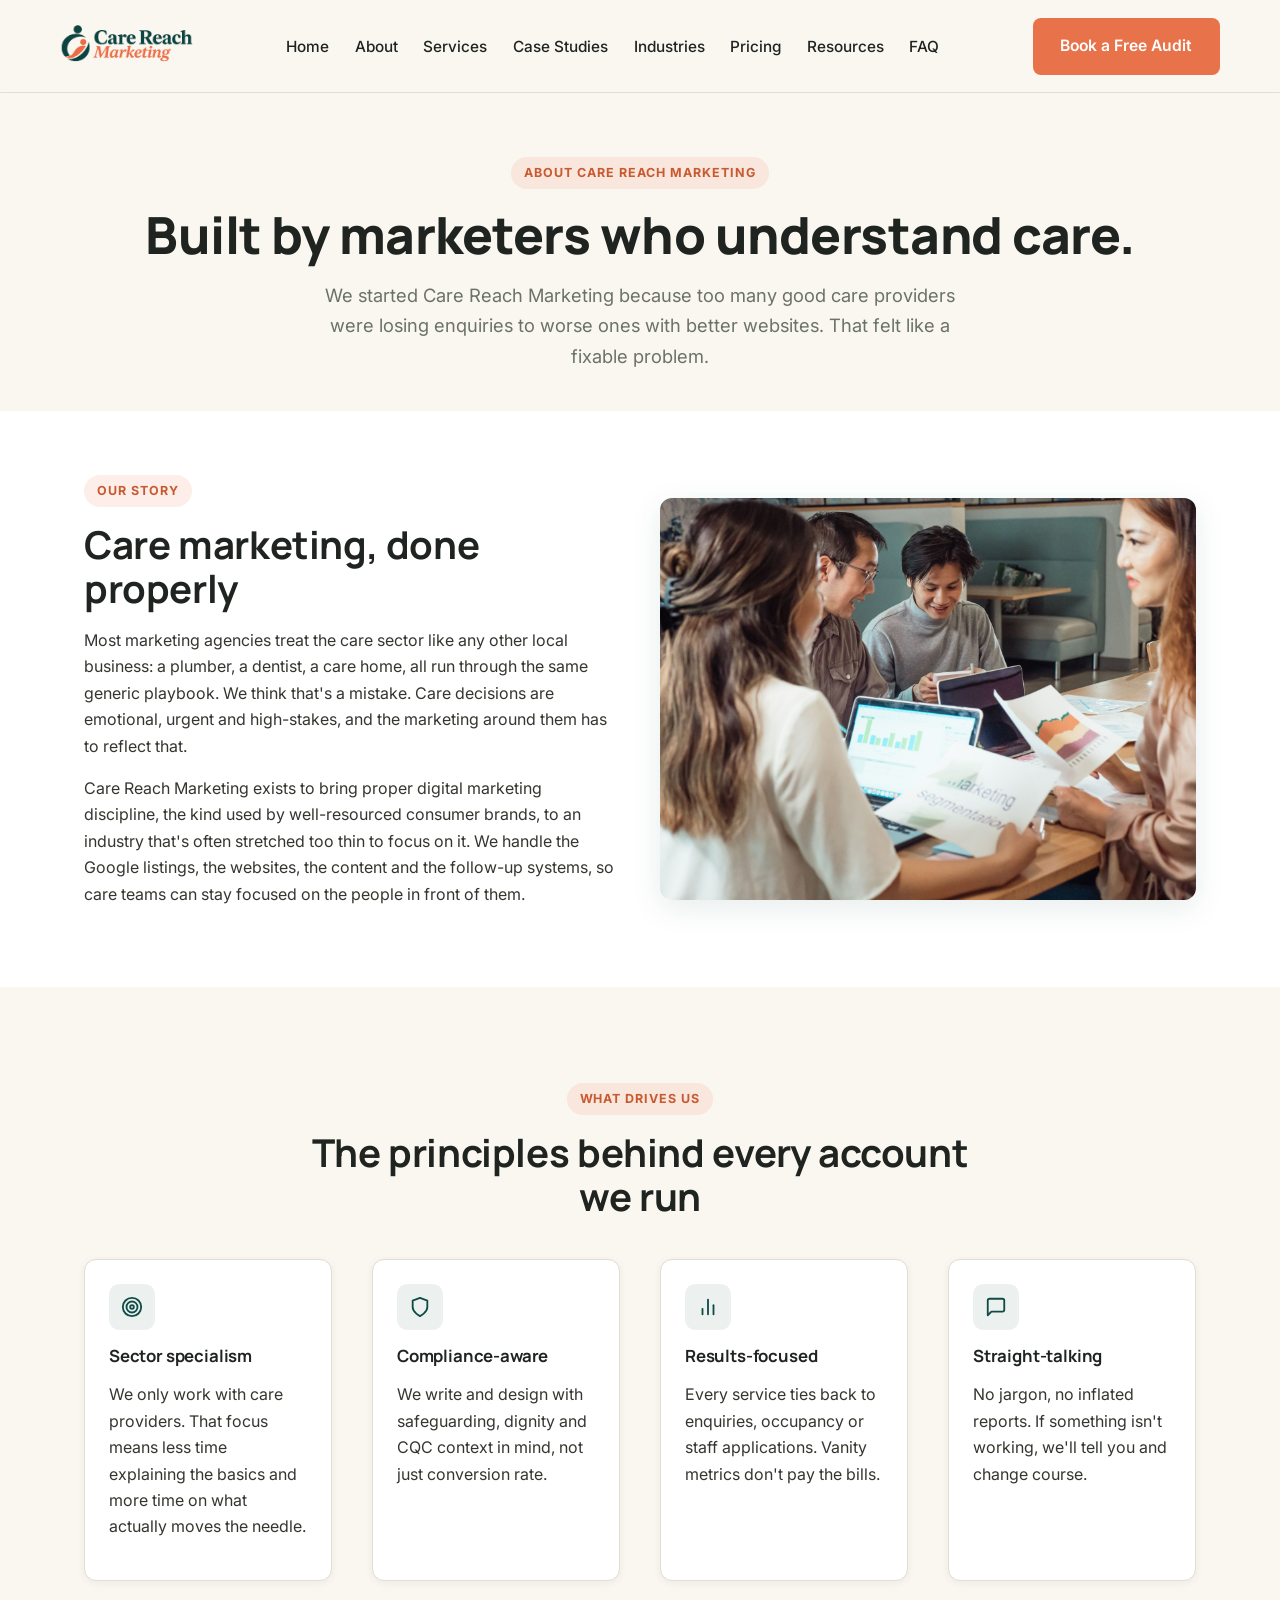
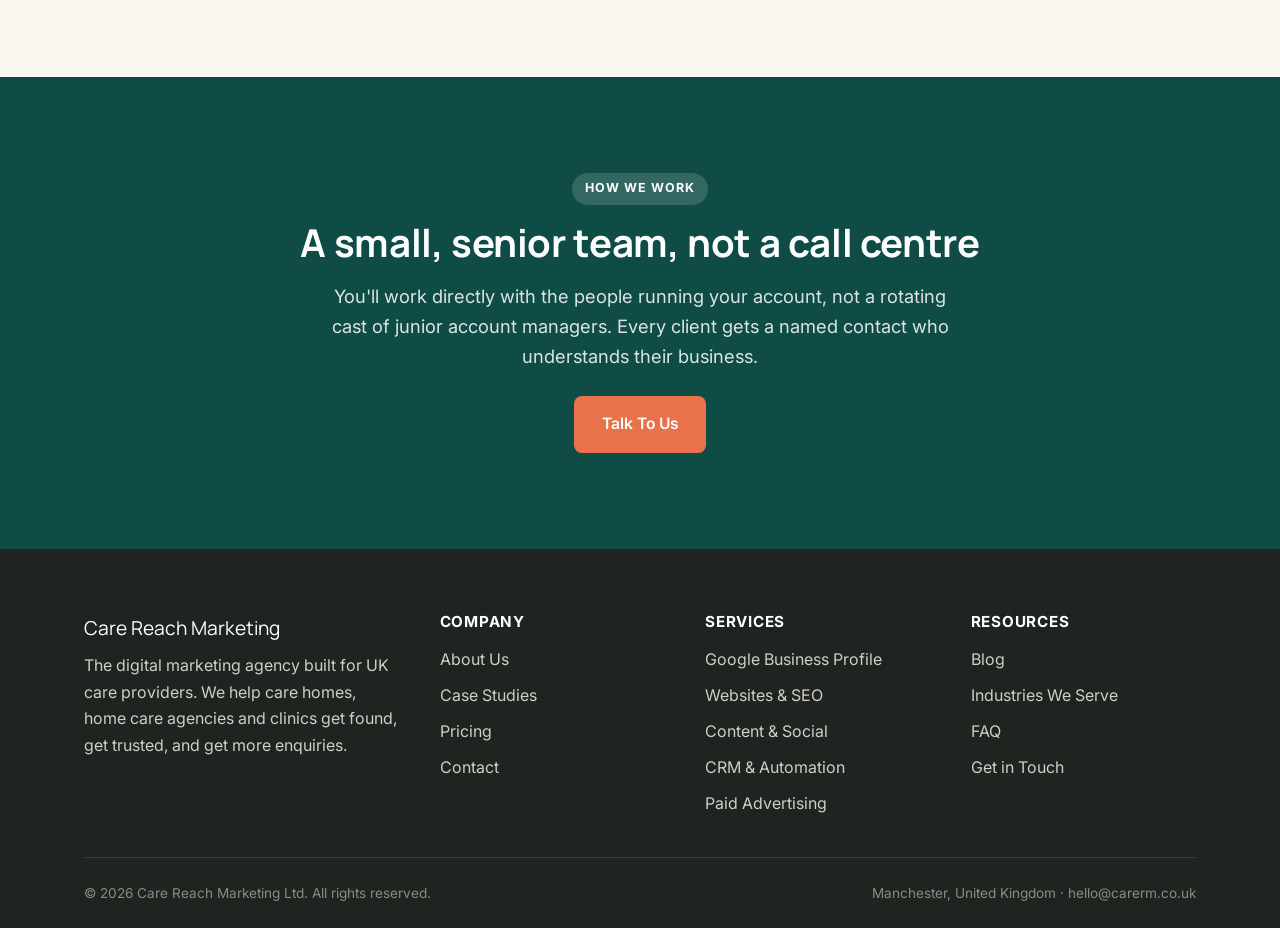
==== about.html @ 176f3e53 "Import existing Care Reach Marketing site Imports the 9-page static site as currently built, before " ====
<!DOCTYPE html>
<html lang="en-GB">
<head>
<meta charset="UTF-8">
<meta name="viewport" content="width=device-width, initial-scale=1.0">
<title>About Our Care Marketing Team | Care Reach Marketing</title>
<meta name="description" content="Care Reach Marketing is a UK digital marketing agency built exclusively for the care sector. Learn about our approach, values and how we work.">
<link rel="canonical" href="https://care-reach-marketing.vercel.app/about.html">
<meta property="og:type" content="website">
<meta property="og:site_name" content="Care Reach Marketing">
<meta property="og:title" content="About Our Care Marketing Team | Care Reach Marketing">
<meta property="og:description" content="Care Reach Marketing is a UK digital marketing agency built exclusively for the care sector. Learn about our approach, values and how we work.">
<meta property="og:url" content="https://care-reach-marketing.vercel.app/about.html">
<meta property="og:image" content="https://images.pexels.com/photos/7651819/pexels-photo-7651819.jpeg?auto=compress&cs=tinysrgb&w=1200">
<meta property="og:locale" content="en_GB">
<meta name="twitter:card" content="summary_large_image">
<meta name="twitter:title" content="About Our Care Marketing Team | Care Reach Marketing">
<meta name="twitter:description" content="Care Reach Marketing is a UK digital marketing agency built exclusively for the care sector. Learn about our approach, values and how we work.">
<meta name="twitter:image" content="https://images.pexels.com/photos/7651819/pexels-photo-7651819.jpeg?auto=compress&cs=tinysrgb&w=1200">
<link rel="preconnect" href="https://fonts.googleapis.com">
<link rel="preconnect" href="https://fonts.gstatic.com" crossorigin>
<link href="https://fonts.googleapis.com/css2?family=Manrope:wght@500;600;700;800&family=Inter:wght@400;500;600;700&display=swap" rel="stylesheet">
<link rel="icon" href="assets/favicon.ico" sizes="any">
<link rel="apple-touch-icon" href="assets/apple-touch-icon.png">
<link rel="stylesheet" href="assets/css/styles.css">
<script type="application/ld+json">
{
  "@context": "https://schema.org",
  "@type": "ProfessionalService",
  "name": "Care Reach Marketing",
  "url": "https://care-reach-marketing.vercel.app",
  "logo": "https://care-reach-marketing.vercel.app/assets/images/logo.png",
  "image": "https://care-reach-marketing.vercel.app/assets/images/logo.png",
  "description": "Digital marketing agency for UK care homes, home care agencies and private clinics.",
  "email": "hello@carerm.co.uk",
  "telephone": "+44-161-000-0000",
  "address": {
    "@type": "PostalAddress",
    "addressLocality": "Manchester",
    "addressCountry": "GB"
  },
  "areaServed": "GB",
  "priceRange": "££"
}
</script>
</head>
<body>
<header class="site-header">
  <div class="container header-inner">
    <a href="index.html" class="logo">
      <img src="assets/images/logo.png" alt="Care Reach Marketing" class="logo-img">
    </a>
    <nav class="main-nav">
      <ul class="nav-links">
        <li><a href="index.html">Home</a></li>
        <li><a href="about.html" class="active">About</a></li>
        <li><a href="services.html">Services</a></li>
        <li><a href="case-studies.html">Case Studies</a></li>
        <li><a href="industries.html">Industries</a></li>
        <li><a href="pricing.html">Pricing</a></li>
        <li><a href="resources.html">Resources</a></li>
        <li><a href="faq.html">FAQ</a></li>
        <li class="mobile-only-cta"><a href="contact.html" class="btn btn-primary btn-block">Book a Free Audit</a></li>
      </ul>
    </nav>
    <div class="nav-cta">
      <a href="contact.html" class="btn btn-primary">Book a Free Audit</a>
      <button class="nav-toggle" aria-label="Toggle menu"><span></span><span></span><span></span></button>
    </div>
  </div>
</header>

<section class="page-hero container">
  <span class="eyebrow">About Care Reach Marketing</span>
  <h1>Built by marketers who understand care.</h1>
  <p class="lede center">We started Care Reach Marketing because too many good care providers were losing enquiries to worse ones with better websites. That felt like a fixable problem.</p>
</section>

<section class="section-sm section-alt">
  <div class="container grid grid-2" style="align-items:center;">
    <div>
      <span class="eyebrow">Our Story</span>
      <h2>Care marketing, done properly</h2>
      <p>Most marketing agencies treat the care sector like any other local business: a plumber, a dentist, a care home, all run through the same generic playbook. We think that's a mistake. Care decisions are emotional, urgent and high-stakes, and the marketing around them has to reflect that.</p>
      <p>Care Reach Marketing exists to bring proper digital marketing discipline, the kind used by well-resourced consumer brands, to an industry that's often stretched too thin to focus on it. We handle the Google listings, the websites, the content and the follow-up systems, so care teams can stay focused on the people in front of them.</p>
    </div>
    <img src="assets/images/team-meeting.jpg" alt="Care Reach Marketing team planning a client campaign" style="border-radius:12px;box-shadow:var(--shadow-md);">
  </div>
</section>

<section class="section">
  <div class="container">
    <div class="text-center" style="max-width:700px;margin:0 auto;">
      <span class="eyebrow">What Drives Us</span>
      <h2>The principles behind every account we run</h2>
    </div>
    <div class="grid grid-4" style="margin-top:2.5rem;">
      <div class="card">
        <div class="card-icon"><svg viewBox="0 0 24 24" fill="none" stroke="currentColor" stroke-width="2" stroke-linecap="round" stroke-linejoin="round"><circle cx="12" cy="12" r="10"/><circle cx="12" cy="12" r="6"/><circle cx="12" cy="12" r="2"/></svg></div>
        <h4>Sector specialism</h4>
        <p>We only work with care providers. That focus means less time explaining the basics and more time on what actually moves the needle.</p>
      </div>
      <div class="card">
        <div class="card-icon"><svg viewBox="0 0 24 24" fill="none" stroke="currentColor" stroke-width="2" stroke-linecap="round" stroke-linejoin="round"><path d="M12 22s8-4 8-10V5l-8-3-8 3v7c0 6 8 10 8 10Z"/></svg></div>
        <h4>Compliance-aware</h4>
        <p>We write and design with safeguarding, dignity and CQC context in mind, not just conversion rate.</p>
      </div>
      <div class="card">
        <div class="card-icon"><svg viewBox="0 0 24 24" fill="none" stroke="currentColor" stroke-width="2" stroke-linecap="round" stroke-linejoin="round"><line x1="18" y1="20" x2="18" y2="10"/><line x1="12" y1="20" x2="12" y2="4"/><line x1="6" y1="20" x2="6" y2="14"/></svg></div>
        <h4>Results-focused</h4>
        <p>Every service ties back to enquiries, occupancy or staff applications. Vanity metrics don't pay the bills.</p>
      </div>
      <div class="card">
        <div class="card-icon"><svg viewBox="0 0 24 24" fill="none" stroke="currentColor" stroke-width="2" stroke-linecap="round" stroke-linejoin="round"><path d="M21 15a2 2 0 0 1-2 2H7l-4 4V5a2 2 0 0 1 2-2h14a2 2 0 0 1 2 2z"/></svg></div>
        <h4>Straight-talking</h4>
        <p>No jargon, no inflated reports. If something isn't working, we'll tell you and change course.</p>
      </div>
    </div>
  </div>
</section>

<section class="section section-dark">
  <div class="container text-center">
    <span class="eyebrow" style="background:rgba(255,255,255,0.15);color:#fff;">How We Work</span>
    <h2>A small, senior team, not a call centre</h2>
    <p class="lede center" style="color:rgba(255,255,255,0.85);">You'll work directly with the people running your account, not a rotating cast of junior account managers. Every client gets a named contact who understands their business.</p>
    <div class="hero-actions" style="justify-content:center;">
      <a href="contact.html" class="btn btn-primary">Talk To Us</a>
    </div>
  </div>
</section>
<footer class="site-footer">
  <div class="container">
    <div class="footer-grid">
      <div>
        <div class="footer-logo">Care Reach Marketing</div>
        <p>The digital marketing agency built for UK care providers. We help care homes, home care agencies and clinics get found, get trusted, and get more enquiries.</p>
      </div>
      <div>
        <h4>Company</h4>
        <ul class="footer-links">
          <li><a href="about.html">About Us</a></li>
          <li><a href="case-studies.html">Case Studies</a></li>
          <li><a href="pricing.html">Pricing</a></li>
          <li><a href="contact.html">Contact</a></li>
        </ul>
      </div>
      <div>
        <h4>Services</h4>
        <ul class="footer-links">
          <li><a href="services.html">Google Business Profile</a></li>
          <li><a href="services.html">Websites &amp; SEO</a></li>
          <li><a href="services.html">Content &amp; Social</a></li>
          <li><a href="services.html">CRM &amp; Automation</a></li>
          <li><a href="services.html">Paid Advertising</a></li>
        </ul>
      </div>
      <div>
        <h4>Resources</h4>
        <ul class="footer-links">
          <li><a href="resources.html">Blog</a></li>
          <li><a href="industries.html">Industries We Serve</a></li>
          <li><a href="faq.html">FAQ</a></li>
          <li><a href="contact.html">Get in Touch</a></li>
        </ul>
      </div>
    </div>
    <div class="footer-bottom">
      <span>&copy; 2026 Care Reach Marketing Ltd. All rights reserved.</span>
      <span>Manchester, United Kingdom &middot; hello@carerm.co.uk</span>
    </div>
  </div>
</footer>
<script src="assets/js/main.js"></script>
</body>
</html>
---- assets/css/styles.css ----
/* ============================================
   Care Reach Marketing — Shared Stylesheet
   ============================================ */

:root {
  /* Brand palette */
  --color-primary: #0F4C46;
  --color-primary-dark: #093430;
  --color-primary-light: #16665D;
  --color-accent: #E8734A;
  --color-accent-dark: #C85A32;
  --color-cream: #FAF6F0;
  --color-cream-alt: #F1EAE0;
  --color-charcoal: #1F2421;
  --color-text: #33372F;
  --color-text-muted: #6B7268;
  --color-white: #FFFFFF;
  --color-border: #E3DDD2;
  --color-success-bg: #EAF3E9;

  /* Type */
  --font-heading: 'Manrope', -apple-system, BlinkMacSystemFont, 'Segoe UI', sans-serif;
  --font-body: 'Inter', -apple-system, BlinkMacSystemFont, 'Segoe UI', sans-serif;

  /* Spacing */
  --space-xs: 0.5rem;
  --space-sm: 1rem;
  --space-md: 1.5rem;
  --space-lg: 2.5rem;
  --space-xl: 4rem;
  --space-2xl: 6rem;

  --radius: 12px;
  --radius-sm: 8px;
  --shadow-sm: 0 2px 8px rgba(15, 76, 70, 0.06);
  --shadow-md: 0 8px 30px rgba(15, 76, 70, 0.10);
  --container-width: 1160px;
}

* { box-sizing: border-box; }
html { scroll-behavior: smooth; }

body {
  margin: 0;
  font-family: var(--font-body);
  color: var(--color-text);
  background: var(--color-cream);
  line-height: 1.65;
  -webkit-font-smoothing: antialiased;
}

img { max-width: 100%; display: block; }

h1, h2, h3, h4 {
  font-family: var(--font-heading);
  color: var(--color-charcoal);
  line-height: 1.15;
  margin: 0 0 var(--space-sm);
  font-weight: 700;
  letter-spacing: -0.01em;
}

h1 { font-size: clamp(2.2rem, 4vw, 3.4rem); font-weight: 800; }
h2 { font-size: clamp(1.7rem, 3vw, 2.4rem); }
h3 { font-size: 1.3rem; }
h4 { font-size: 1.05rem; }

p { margin: 0 0 var(--space-sm); color: var(--color-text); }
a { color: var(--color-primary); text-decoration: none; }
a:hover { text-decoration: underline; }

.container {
  max-width: var(--container-width);
  margin: 0 auto;
  padding: 0 1.5rem;
}

.eyebrow {
  display: inline-block;
  font-size: 0.78rem;
  font-weight: 700;
  letter-spacing: 0.08em;
  text-transform: uppercase;
  color: var(--color-accent-dark);
  background: rgba(232, 115, 74, 0.12);
  padding: 0.35rem 0.8rem;
  border-radius: 999px;
  margin-bottom: var(--space-sm);
}

.section { padding: var(--space-2xl) 0; }
.section-sm { padding: var(--space-xl) 0; }
.section-alt { background: var(--color-white); }
.section-dark { background: var(--color-primary); color: var(--color-white); }
.section-dark h2, .section-dark h3, .section-dark p { color: var(--color-white); }

.text-center { text-align: center; }
.lede {
  font-size: 1.15rem;
  color: var(--color-text-muted);
  max-width: 640px;
}
.lede.center { margin-left: auto; margin-right: auto; }

/* Buttons */
.btn {
  display: inline-flex;
  align-items: center;
  gap: 0.5rem;
  padding: 0.85rem 1.6rem;
  border-radius: var(--radius-sm);
  font-weight: 600;
  font-size: 0.98rem;
  cursor: pointer;
  border: 2px solid transparent;
  transition: transform 0.15s ease, box-shadow 0.15s ease, background 0.15s ease;
}
.btn:hover { text-decoration: none; transform: translateY(-1px); }
.btn-primary {
  background: var(--color-accent);
  color: var(--color-white);
}
.btn-primary:hover { background: var(--color-accent-dark); box-shadow: var(--shadow-md); }
.btn-outline {
  background: transparent;
  border-color: currentColor;
  color: inherit;
}
.btn-outline:hover { background: rgba(255,255,255,0.1); }
.btn-dark {
  background: var(--color-primary);
  color: var(--color-white);
}
.btn-dark:hover { background: var(--color-primary-dark); }
.btn-block { width: 100%; justify-content: center; }

/* Header */
.site-header {
  position: sticky;
  top: 0;
  z-index: 100;
  background: rgba(250, 246, 240, 0.94);
  backdrop-filter: blur(8px);
  border-bottom: 1px solid var(--color-border);
}
.header-inner {
  display: flex;
  align-items: center;
  justify-content: space-between;
  padding: 1.1rem 0;
}
.logo {
  display: flex;
  align-items: center;
}
.logo-img {
  height: 42px;
  width: auto;
  display: block;
}
.main-nav { display: flex; align-items: center; gap: var(--space-lg); }
.nav-links { display: flex; gap: 1.6rem; list-style: none; margin: 0; padding: 0; }
.nav-links a {
  color: var(--color-charcoal);
  font-weight: 500;
  font-size: 0.96rem;
}
.nav-links a:hover { color: var(--color-primary); text-decoration: none; }
.nav-cta { display: flex; align-items: center; gap: 1rem; }
.nav-toggle {
  display: none;
  background: none; border: none; cursor: pointer;
  flex-direction: column; gap: 5px; padding: 0.4rem;
}
.nav-toggle span { width: 24px; height: 2px; background: var(--color-charcoal); display: block; }
.mobile-only-cta { display: none; }

/* Footer */
.site-footer {
  background: var(--color-charcoal);
  color: #CFCEC7;
  padding: var(--space-xl) 0 var(--space-md);
}
.footer-grid {
  display: grid;
  grid-template-columns: 1.4fr 1fr 1fr 1fr;
  gap: var(--space-lg);
  padding-bottom: var(--space-lg);
  border-bottom: 1px solid rgba(255,255,255,0.12);
}
.site-footer h4 { color: var(--color-white); font-family: var(--font-body); font-size: 0.95rem; text-transform: uppercase; letter-spacing: 0.05em; margin-bottom: var(--space-sm); }
.site-footer p { color: #CFCEC7; }
.site-footer a { color: #CFCEC7; }
.site-footer a:hover { color: var(--color-white); }
.footer-links { list-style: none; margin: 0; padding: 0; display: flex; flex-direction: column; gap: 0.6rem; }
.footer-bottom {
  display: flex; justify-content: space-between; align-items: center;
  padding-top: var(--space-md); font-size: 0.85rem; color: #8B8A82; flex-wrap: wrap; gap: 0.5rem;
}
.footer-logo { font-family: var(--font-heading); color: var(--color-white); font-size: 1.2rem; margin-bottom: var(--space-xs); }

/* Hero */
.hero {
  padding: var(--space-2xl) 0;
  display: grid;
  grid-template-columns: 1.1fr 0.9fr;
  gap: var(--space-xl);
  align-items: center;
}
.hero-media img {
  border-radius: var(--radius);
  box-shadow: var(--shadow-md);
  width: 100%;
  aspect-ratio: 4/3.2;
  object-fit: cover;
}
.hero-actions { display: flex; gap: 1rem; margin-top: var(--space-md); flex-wrap: wrap; }
.hero-stats { display: flex; gap: var(--space-lg); margin-top: var(--space-lg); flex-wrap: wrap; }
.hero-stat strong { display: block; font-family: var(--font-heading); font-size: 1.7rem; color: var(--color-primary); }
.hero-stat span { font-size: 0.85rem; color: var(--color-text-muted); }

.page-hero {
  padding: var(--space-xl) 0 var(--space-lg);
  text-align: center;
}
.page-hero .lede { margin: 0 auto; }

/* Grid utilities */
.grid { display: grid; gap: var(--space-lg); }
.grid-2 { grid-template-columns: repeat(2, 1fr); }
.grid-3 { grid-template-columns: repeat(3, 1fr); }
.grid-4 { grid-template-columns: repeat(4, 1fr); }

/* Cards */
.card {
  background: var(--color-white);
  border: 1px solid var(--color-border);
  border-radius: var(--radius);
  padding: var(--space-md);
  box-shadow: var(--shadow-sm);
}
.card-icon {
  width: 46px; height: 46px;
  border-radius: 10px;
  background: rgba(15, 76, 70, 0.08);
  color: var(--color-primary);
  display: flex; align-items: center; justify-content: center;
  margin-bottom: var(--space-sm);
}
.card-icon svg { width: 22px; height: 22px; }
.service-card { display: flex; flex-direction: column; height: 100%; }
.service-card p { flex-grow: 1; }
.service-card a { font-weight: 600; margin-top: var(--space-xs); }

.media-card { overflow: hidden; padding: 0; }
.media-card img { width: 100%; height: 220px; object-fit: cover; }
.media-card .card-body { padding: var(--space-md); }

/* Testimonial / quote */
.quote-card {
  background: var(--color-white);
  border-left: 4px solid var(--color-accent);
  border-radius: var(--radius-sm);
  padding: var(--space-md) var(--space-lg);
  box-shadow: var(--shadow-sm);
}
.quote-card p { font-size: 1.05rem; font-style: italic; color: var(--color-charcoal); }
.quote-author { font-weight: 700; font-style: normal; margin-top: var(--space-sm); color: var(--color-primary); }
.quote-role { font-size: 0.85rem; color: var(--color-text-muted); font-style: normal; }

/* Logo strip */
.logo-strip {
  display: flex;
  justify-content: space-between;
  align-items: center;
  flex-wrap: wrap;
  gap: var(--space-md);
  opacity: 0.75;
  font-family: var(--font-heading);
  font-weight: 600;
  color: var(--color-text-muted);
}

/* Pricing */
.pricing-grid { display: grid; grid-template-columns: repeat(3, 1fr); gap: var(--space-md); align-items: stretch; }
.pricing-card {
  background: var(--color-white);
  border: 1px solid var(--color-border);
  border-radius: var(--radius);
  padding: var(--space-lg) var(--space-md);
  display: flex;
  flex-direction: column;
  position: relative;
}
.pricing-card.featured {
  background: var(--color-primary);
  color: var(--color-white);
  border-color: var(--color-primary);
  transform: scale(1.03);
  box-shadow: var(--shadow-md);
}
.pricing-card.featured h3, .pricing-card.featured .price, .pricing-card.featured p { color: var(--color-white); }
.pricing-badge {
  position: absolute; top: -14px; right: var(--space-md);
  background: var(--color-accent); color: var(--color-white);
  font-size: 0.75rem; font-weight: 700; letter-spacing: 0.04em;
  text-transform: uppercase; padding: 0.35rem 0.8rem; border-radius: 999px;
}
.price { font-family: var(--font-heading); font-size: 2.4rem; color: var(--color-primary); margin: var(--space-xs) 0; }
.price span { font-size: 0.95rem; font-weight: 400; color: var(--color-text-muted); font-family: var(--font-body); }
.pricing-card.featured .price span { color: rgba(255,255,255,0.75); }
.price-features { list-style: none; padding: 0; margin: var(--space-md) 0; flex-grow: 1; }
.price-features li { padding: 0.5rem 0; border-bottom: 1px solid var(--color-border); font-size: 0.93rem; display: flex; gap: 0.6rem; }
.pricing-card.featured .price-features li { border-color: rgba(255,255,255,0.18); }
.price-features li::before { content: "✓"; color: var(--color-accent); font-weight: 700; }

/* FAQ accordion */
.faq-item {
  background: var(--color-white);
  border: 1px solid var(--color-border);
  border-radius: var(--radius-sm);
  margin-bottom: 0.8rem;
  overflow: hidden;
}
.faq-question {
  width: 100%;
  text-align: left;
  background: none;
  border: none;
  padding: 1.1rem 1.3rem;
  font-family: var(--font-body);
  font-weight: 600;
  font-size: 1rem;
  color: var(--color-charcoal);
  cursor: pointer;
  display: flex;
  justify-content: space-between;
  align-items: center;
  gap: 1rem;
}
.faq-question::after {
  content: "+";
  font-size: 1.4rem;
  color: var(--color-accent);
  flex-shrink: 0;
  transition: transform 0.2s ease;
}
.faq-item.open .faq-question::after { transform: rotate(45deg); }
.faq-answer {
  max-height: 0;
  overflow: hidden;
  transition: max-height 0.25s ease;
  padding: 0 1.3rem;
}
.faq-item.open .faq-answer { max-height: 400px; padding: 0 1.3rem 1.2rem; }
.faq-answer p { color: var(--color-text-muted); margin: 0; }

/* Forms */
.form-grid { display: grid; grid-template-columns: 1fr 1fr; gap: var(--space-sm); }
.form-field { display: flex; flex-direction: column; gap: 0.4rem; margin-bottom: var(--space-sm); }
.form-field.full { grid-column: 1 / -1; }
.form-field label { font-size: 0.88rem; font-weight: 600; color: var(--color-charcoal); }
.form-field input, .form-field select, .form-field textarea {
  padding: 0.75rem 0.9rem;
  border: 1px solid var(--color-border);
  border-radius: var(--radius-sm);
  font-family: var(--font-body);
  font-size: 0.95rem;
  background: var(--color-white);
}
.form-field textarea { resize: vertical; min-height: 120px; }
.form-field input:focus, .form-field select:focus, .form-field textarea:focus {
  outline: 2px solid var(--color-primary-light);
  outline-offset: 1px;
}

/* Badges / tags */
.tag-row { display: flex; gap: 0.6rem; flex-wrap: wrap; margin: var(--space-sm) 0; }
.tag {
  background: var(--color-cream-alt);
  color: var(--color-primary-dark);
  font-size: 0.82rem;
  font-weight: 600;
  padding: 0.35rem 0.8rem;
  border-radius: 999px;
}

/* CTA band */
.cta-band {
  background: var(--color-primary);
  color: var(--color-white);
  border-radius: var(--radius);
  padding: var(--space-xl);
  text-align: center;
}
.cta-band h2, .cta-band p { color: var(--color-white); }
.cta-band .btn-outline { border-color: rgba(255,255,255,0.6); }

/* Breadcrumb-ish process steps */
.steps { display: grid; grid-template-columns: repeat(4, 1fr); gap: var(--space-md); counter-reset: step; }
.step { position: relative; padding-top: var(--space-lg); }
.step::before {
  counter-increment: step;
  content: counter(step);
  position: absolute;
  top: 0; left: 0;
  width: 40px; height: 40px;
  border-radius: 50%;
  background: var(--color-accent);
  color: var(--color-white);
  display: flex; align-items: center; justify-content: center;
  font-family: var(--font-heading);
  font-weight: 700;
}

/* Blog cards */
.blog-meta { font-size: 0.82rem; color: var(--color-text-muted); margin-bottom: 0.3rem; }

/* Responsive */
@media (max-width: 960px) {
  .hero { grid-template-columns: 1fr; }
  .hero-media { order: -1; }
  .footer-grid { grid-template-columns: 1fr 1fr; }
  .grid-3, .pricing-grid { grid-template-columns: 1fr 1fr; }
  .grid-4 { grid-template-columns: 1fr 1fr; }
  .steps { grid-template-columns: 1fr 1fr; }
  .pricing-card.featured { transform: none; }
}
@media (max-width: 720px) {
  .logo-img { height: 32px; }
  .nav-links, .nav-cta .btn-primary, .nav-cta .btn-outline { display: none; }
  .nav-toggle { display: flex; }
  .main-nav.open .nav-links {
    display: flex; flex-direction: column;
    position: absolute; top: 100%; left: 0; right: 0;
    background: var(--color-cream); padding: 1.5rem; gap: 1.2rem;
    border-bottom: 1px solid var(--color-border);
  }
  .main-nav.open .mobile-only-cta { display: block; margin-top: 0.5rem; }
  .grid-2, .grid-3, .grid-4, .pricing-grid, .footer-grid, .steps, .form-grid { grid-template-columns: 1fr; }
  .footer-bottom { flex-direction: column; align-items: flex-start; }
}
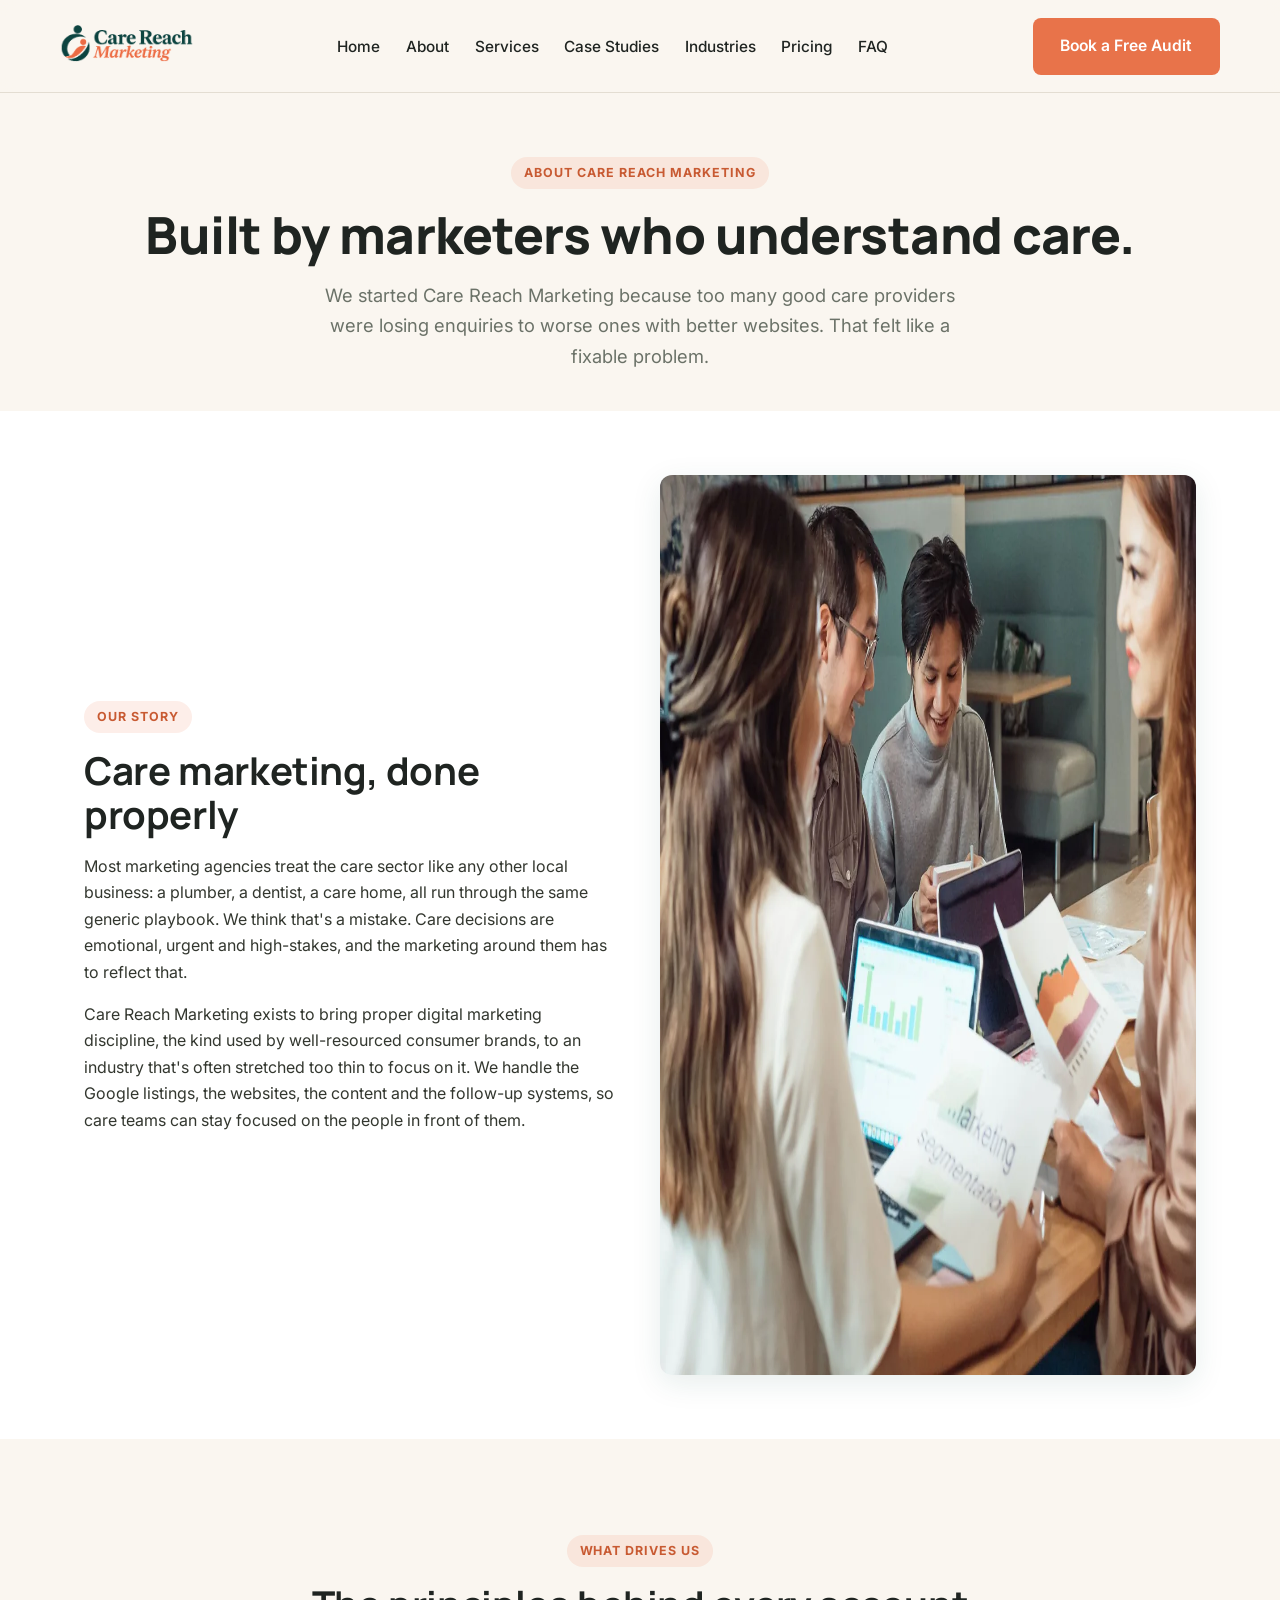
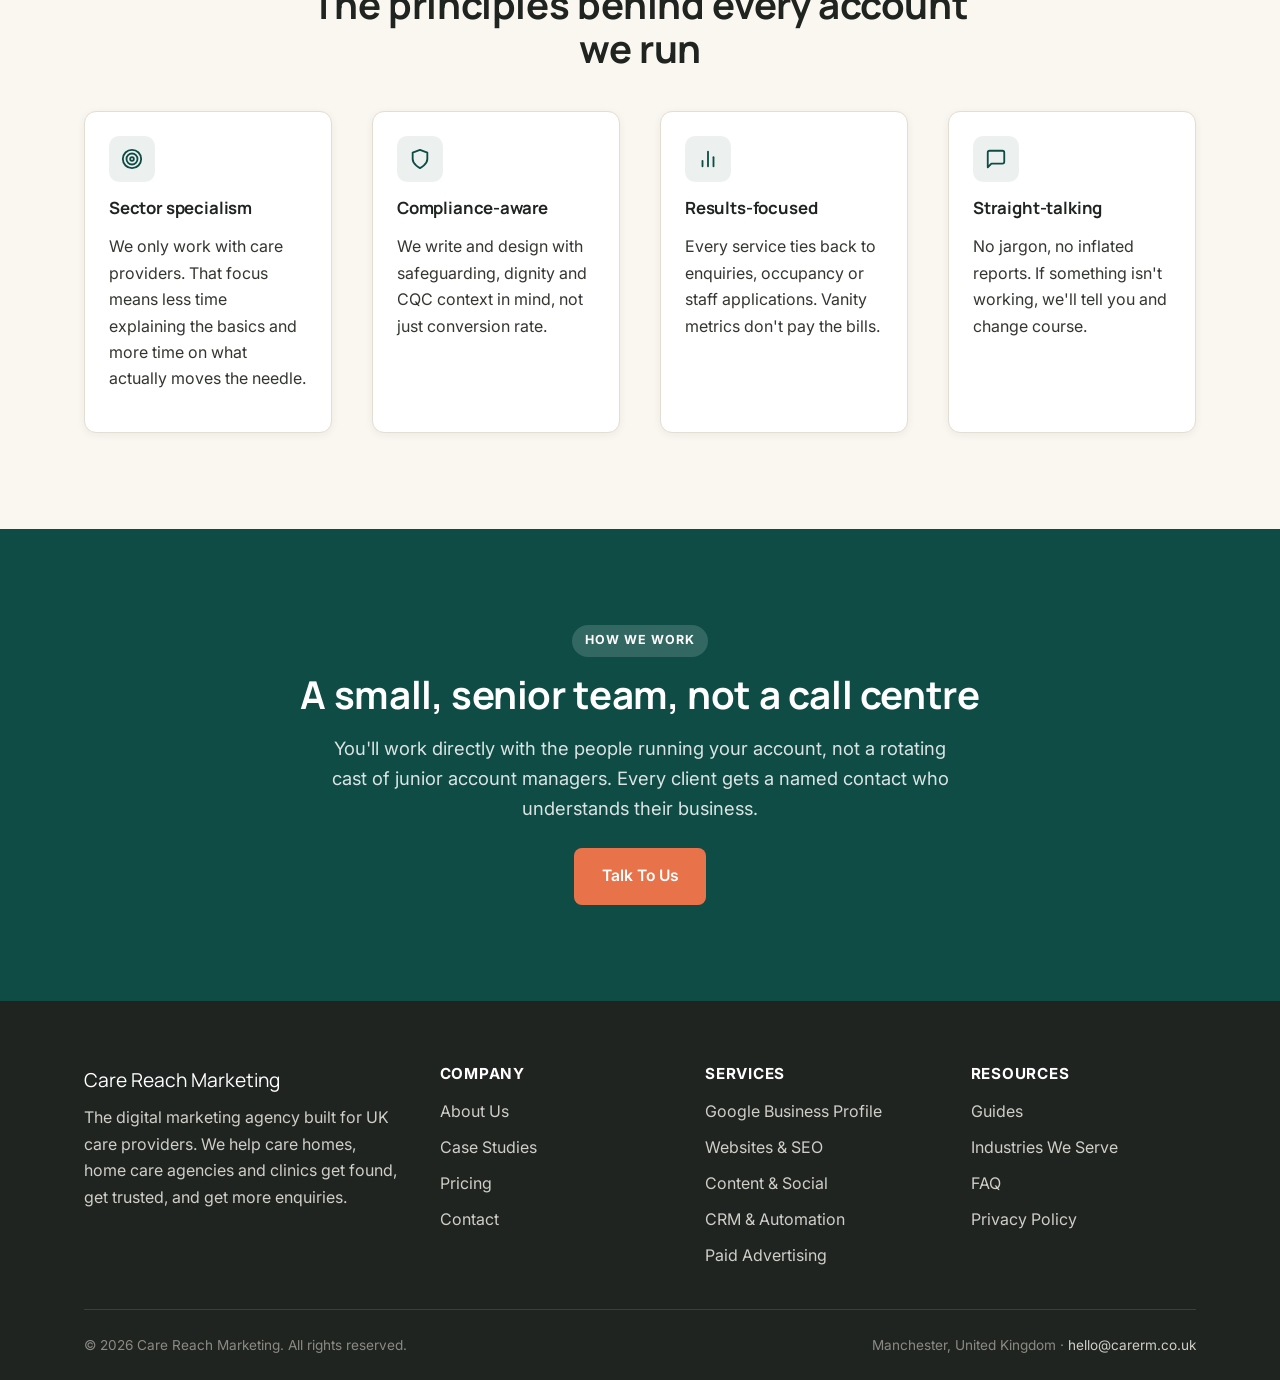
==== commit 95c613bd: "Fix launch blockers: contact form, privacy policy, indexing and performance The contact form was the" ====
--- a/about.html
+++ b/about.html
@@ -5,24 +5,30 @@
 <meta name="viewport" content="width=device-width, initial-scale=1.0">
 <title>About Our Care Marketing Team | Care Reach Marketing</title>
 <meta name="description" content="Care Reach Marketing is a UK digital marketing agency built exclusively for the care sector. Learn about our approach, values and how we work.">
-<link rel="canonical" href="https://care-reach-marketing.vercel.app/about.html">
+<link rel="canonical" href="https://care-reach-marketing.vercel.app/about">
+<meta name="robots" content="noindex, nofollow">
 <meta property="og:type" content="website">
 <meta property="og:site_name" content="Care Reach Marketing">
 <meta property="og:title" content="About Our Care Marketing Team | Care Reach Marketing">
 <meta property="og:description" content="Care Reach Marketing is a UK digital marketing agency built exclusively for the care sector. Learn about our approach, values and how we work.">
-<meta property="og:url" content="https://care-reach-marketing.vercel.app/about.html">
-<meta property="og:image" content="https://images.pexels.com/photos/7651819/pexels-photo-7651819.jpeg?auto=compress&cs=tinysrgb&w=1200">
+<meta property="og:url" content="https://care-reach-marketing.vercel.app/about">
+<meta property="og:image" content="https://care-reach-marketing.vercel.app/assets/images/social-card.jpg">
+<meta property="og:image:width" content="1200">
+<meta property="og:image:height" content="630">
 <meta property="og:locale" content="en_GB">
 <meta name="twitter:card" content="summary_large_image">
 <meta name="twitter:title" content="About Our Care Marketing Team | Care Reach Marketing">
 <meta name="twitter:description" content="Care Reach Marketing is a UK digital marketing agency built exclusively for the care sector. Learn about our approach, values and how we work.">
-<meta name="twitter:image" content="https://images.pexels.com/photos/7651819/pexels-photo-7651819.jpeg?auto=compress&cs=tinysrgb&w=1200">
+<meta name="twitter:image" content="https://care-reach-marketing.vercel.app/assets/images/social-card.jpg">
+<meta name="theme-color" content="#0F4C46">
 <link rel="preconnect" href="https://fonts.googleapis.com">
 <link rel="preconnect" href="https://fonts.gstatic.com" crossorigin>
 <link href="https://fonts.googleapis.com/css2?family=Manrope:wght@500;600;700;800&family=Inter:wght@400;500;600;700&display=swap" rel="stylesheet">
-<link rel="icon" href="assets/favicon.ico" sizes="any">
-<link rel="apple-touch-icon" href="assets/apple-touch-icon.png">
-<link rel="stylesheet" href="assets/css/styles.css">
+<link rel="icon" href="/assets/favicon.ico" sizes="any">
+<link rel="apple-touch-icon" href="/assets/apple-touch-icon.png">
+<link rel="manifest" href="/site.webmanifest">
+<link rel="stylesheet" href="/assets/css/styles.css">
+<script>window.CRM_CONFIG={formEndpoint:"",contactEmail:"hello@carerm.co.uk"};</script>
 <script type="application/ld+json">
 {
   "@context": "https://schema.org",
@@ -30,10 +36,9 @@
   "name": "Care Reach Marketing",
   "url": "https://care-reach-marketing.vercel.app",
   "logo": "https://care-reach-marketing.vercel.app/assets/images/logo.png",
-  "image": "https://care-reach-marketing.vercel.app/assets/images/logo.png",
+  "image": "https://care-reach-marketing.vercel.app/assets/images/social-card.jpg",
   "description": "Digital marketing agency for UK care homes, home care agencies and private clinics.",
   "email": "hello@carerm.co.uk",
-  "telephone": "+44-161-000-0000",
   "address": {
     "@type": "PostalAddress",
     "addressLocality": "Manchester",
@@ -45,30 +50,31 @@
 </script>
 </head>
 <body>
+<a class="skip-link" href="#main">Skip to main content</a>
 <header class="site-header">
   <div class="container header-inner">
-    <a href="index.html" class="logo">
-      <img src="assets/images/logo.png" alt="Care Reach Marketing" class="logo-img">
+    <a href="/" class="logo">
+      <img src="/assets/images/logo.png" alt="Care Reach Marketing" class="logo-img" width="180" height="40">
     </a>
-    <nav class="main-nav">
-      <ul class="nav-links">
-        <li><a href="index.html">Home</a></li>
-        <li><a href="about.html" class="active">About</a></li>
-        <li><a href="services.html">Services</a></li>
-        <li><a href="case-studies.html">Case Studies</a></li>
-        <li><a href="industries.html">Industries</a></li>
-        <li><a href="pricing.html">Pricing</a></li>
-        <li><a href="resources.html">Resources</a></li>
-        <li><a href="faq.html">FAQ</a></li>
-        <li class="mobile-only-cta"><a href="contact.html" class="btn btn-primary btn-block">Book a Free Audit</a></li>
+    <nav class="main-nav" aria-label="Primary">
+      <ul class="nav-links" id="primary-nav">
+        <li><a href="/">Home</a></li>
+        <li><a href="/about" class="active" aria-current="page">About</a></li>
+        <li><a href="/services">Services</a></li>
+        <li><a href="/case-studies">Case Studies</a></li>
+        <li><a href="/industries">Industries</a></li>
+        <li><a href="/pricing">Pricing</a></li>
+        <li><a href="/faq">FAQ</a></li>
+        <li class="mobile-only-cta"><a href="/contact" class="btn btn-primary btn-block">Book a Free Audit</a></li>
       </ul>
     </nav>
     <div class="nav-cta">
-      <a href="contact.html" class="btn btn-primary">Book a Free Audit</a>
-      <button class="nav-toggle" aria-label="Toggle menu"><span></span><span></span><span></span></button>
+      <a href="/contact" class="btn btn-primary">Book a Free Audit</a>
+      <button class="nav-toggle" type="button" aria-label="Toggle menu" aria-expanded="false" aria-controls="primary-nav"><span></span><span></span><span></span></button>
     </div>
   </div>
 </header>
+<main id="main">
 
 <section class="page-hero container">
   <span class="eyebrow">About Care Reach Marketing</span>
@@ -84,7 +90,7 @@
       <p>Most marketing agencies treat the care sector like any other local business: a plumber, a dentist, a care home, all run through the same generic playbook. We think that's a mistake. Care decisions are emotional, urgent and high-stakes, and the marketing around them has to reflect that.</p>
       <p>Care Reach Marketing exists to bring proper digital marketing discipline, the kind used by well-resourced consumer brands, to an industry that's often stretched too thin to focus on it. We handle the Google listings, the websites, the content and the follow-up systems, so care teams can stay focused on the people in front of them.</p>
     </div>
-    <img src="assets/images/team-meeting.jpg" alt="Care Reach Marketing team planning a client campaign" style="border-radius:12px;box-shadow:var(--shadow-md);">
+    <img src="/assets/images/team-meeting.webp" alt="Care Reach Marketing team planning a client campaign" style="border-radius:12px;box-shadow:var(--shadow-md);" width="1200" height="900" loading="lazy" decoding="async">
   </div>
 </section>
 
@@ -125,10 +131,11 @@
     <h2>A small, senior team, not a call centre</h2>
     <p class="lede center" style="color:rgba(255,255,255,0.85);">You'll work directly with the people running your account, not a rotating cast of junior account managers. Every client gets a named contact who understands their business.</p>
     <div class="hero-actions" style="justify-content:center;">
-      <a href="contact.html" class="btn btn-primary">Talk To Us</a>
+      <a href="/contact" class="btn btn-primary">Talk To Us</a>
     </div>
   </div>
 </section>
+</main>
 <footer class="site-footer">
   <div class="container">
     <div class="footer-grid">
@@ -139,38 +146,38 @@
       <div>
         <h4>Company</h4>
         <ul class="footer-links">
-          <li><a href="about.html">About Us</a></li>
-          <li><a href="case-studies.html">Case Studies</a></li>
-          <li><a href="pricing.html">Pricing</a></li>
-          <li><a href="contact.html">Contact</a></li>
+          <li><a href="/about">About Us</a></li>
+          <li><a href="/case-studies">Case Studies</a></li>
+          <li><a href="/pricing">Pricing</a></li>
+          <li><a href="/contact">Contact</a></li>
         </ul>
       </div>
       <div>
         <h4>Services</h4>
         <ul class="footer-links">
-          <li><a href="services.html">Google Business Profile</a></li>
-          <li><a href="services.html">Websites &amp; SEO</a></li>
-          <li><a href="services.html">Content &amp; Social</a></li>
-          <li><a href="services.html">CRM &amp; Automation</a></li>
-          <li><a href="services.html">Paid Advertising</a></li>
+          <li><a href="/services">Google Business Profile</a></li>
+          <li><a href="/services">Websites &amp; SEO</a></li>
+          <li><a href="/services">Content &amp; Social</a></li>
+          <li><a href="/services">CRM &amp; Automation</a></li>
+          <li><a href="/services">Paid Advertising</a></li>
         </ul>
       </div>
       <div>
         <h4>Resources</h4>
         <ul class="footer-links">
-          <li><a href="resources.html">Blog</a></li>
-          <li><a href="industries.html">Industries We Serve</a></li>
-          <li><a href="faq.html">FAQ</a></li>
-          <li><a href="contact.html">Get in Touch</a></li>
+          <li><a href="/resources">Guides</a></li>
+          <li><a href="/industries">Industries We Serve</a></li>
+          <li><a href="/faq">FAQ</a></li>
+          <li><a href="/privacy">Privacy Policy</a></li>
         </ul>
       </div>
     </div>
     <div class="footer-bottom">
-      <span>&copy; 2026 Care Reach Marketing Ltd. All rights reserved.</span>
-      <span>Manchester, United Kingdom &middot; hello@carerm.co.uk</span>
+      <span>&copy; 2026 Care Reach Marketing. All rights reserved.</span>
+      <span>Manchester, United Kingdom &middot; <a href="mailto:hello@carerm.co.uk">hello@carerm.co.uk</a></span>
     </div>
   </div>
 </footer>
-<script src="assets/js/main.js"></script>
+<script src="/assets/js/main.js"></script>
 </body>
 </html>
--- a/assets/css/styles.css
+++ b/assets/css/styles.css
@@ -440,3 +440,46 @@
   .grid-2, .grid-3, .grid-4, .pricing-grid, .footer-grid, .steps, .form-grid { grid-template-columns: 1fr; }
   .footer-bottom { flex-direction: column; align-items: flex-start; }
 }
+
+/* Skip link — visible only when focused by keyboard */
+.skip-link {
+  position: absolute; left: -9999px; top: 0; z-index: 100;
+  background: var(--color-primary); color: #fff;
+  padding: 0.75rem 1.25rem; border-radius: 0 0 6px 0;
+  font-family: var(--font-body); font-weight: 600; text-decoration: none;
+}
+.skip-link:focus { left: 0; }
+
+/* Visible focus ring for keyboard users */
+a:focus-visible, button:focus-visible, input:focus-visible,
+select:focus-visible, textarea:focus-visible {
+  outline: 3px solid var(--color-accent);
+  outline-offset: 2px;
+}
+
+/* Callout used for the privacy-policy note and the form warning */
+.notice {
+  background: var(--color-cream-alt);
+  border-left: 4px solid var(--color-primary);
+  padding: 1rem 1.25rem; border-radius: 6px;
+  margin-bottom: 1.5rem; font-size: 0.95rem;
+}
+.notice-warning { border-left-color: var(--color-accent); background: #FDF0EA; }
+
+/* Contact form: consent text, status messages, honeypot */
+.form-consent {
+  font-size: 0.85rem; color: var(--color-text-muted);
+  margin: 1rem 0 1.25rem; line-height: 1.5;
+}
+.form-status { margin-top: 1rem; font-size: 0.92rem; min-height: 1.2em; }
+.form-status.is-error { color: var(--color-accent-dark); font-weight: 600; }
+.form-hp {
+  position: absolute; width: 1px; height: 1px;
+  overflow: hidden; clip: rect(0 0 0 0); white-space: nowrap;
+}
+.form-confirmation:focus { outline: none; }
+
+/* Long-form legal copy */
+.prose h2 { margin-top: 2rem; }
+.prose p, .prose li { line-height: 1.7; }
+.prose ul { margin-bottom: 1.25rem; }
